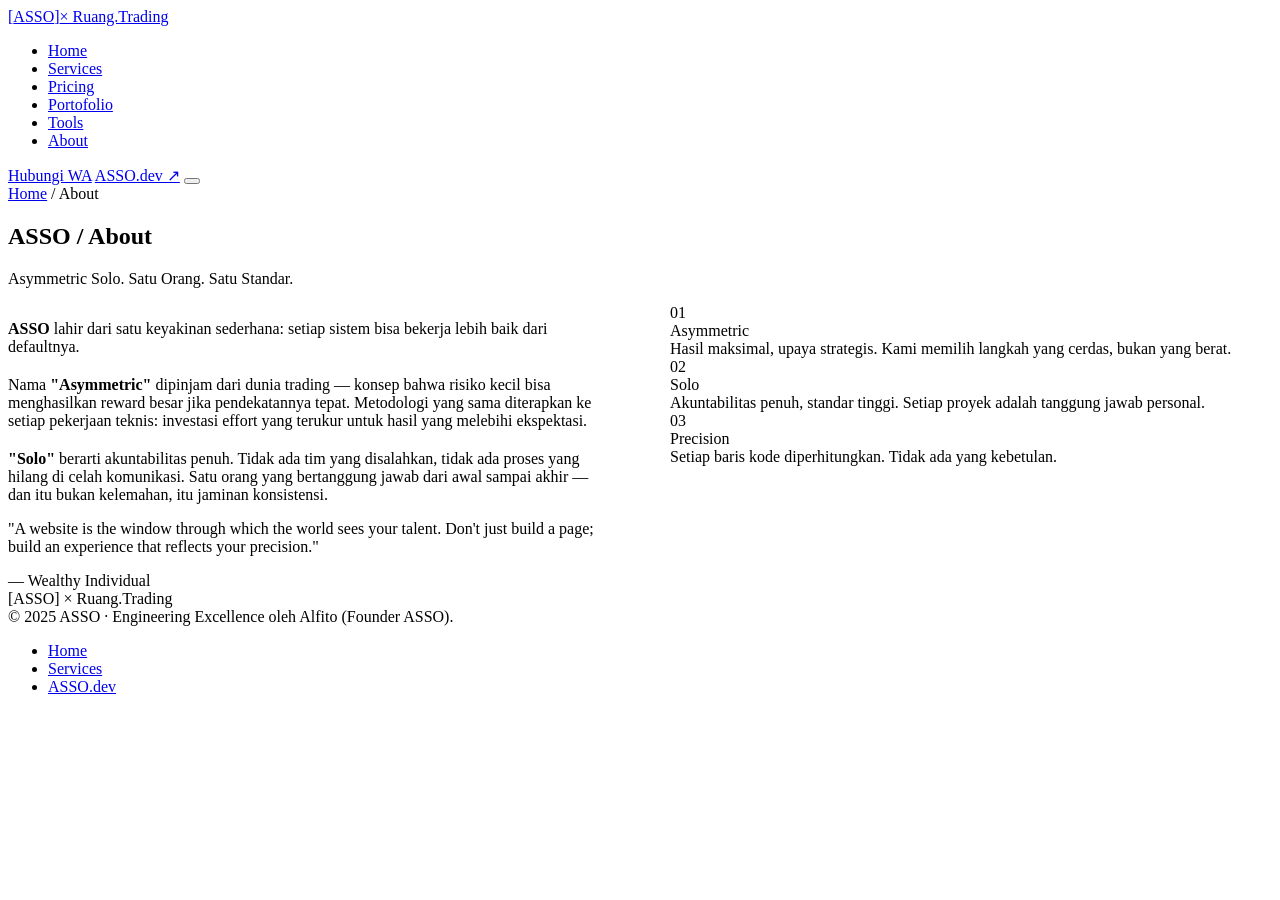
==== about.html @ 6ab1bf4a "Initial commit" ====
<!DOCTYPE html>
<html lang="id">
<head>
    <meta charset="UTF-8">
    <meta name="viewport" content="width=device-width, initial-scale=1.0">
    <title>About | ASSO × Ruang.Trading</title>
    <link rel="preconnect" href="https://fonts.googleapis.com">
    <link href="https://fonts.googleapis.com/css2?family=JetBrains+Mono:wght@300;400;500;600;700&family=DM+Sans:ital,wght@0,300;0,400;0,500;1,300&display=swap" rel="stylesheet">
    <link rel="stylesheet" href="css/style.css">
</head>
<body>
<div class="cursor-dot"></div>
<div class="cursor-ring"></div>
<div class="scroll-bar"></div>
<div class="toast-wrap"></div>

<nav class="nav">
    <a href="index.html" class="nav-logo">
        <span class="logo-bracket">[</span><span class="logo-name">ASSO</span><span class="logo-bracket">]</span><span class="logo-tag">× Ruang.Trading</span>
    </a>
    <ul class="nav-links">
        <li><a href="index.html">Home</a></li>
        <li><a href="services.html">Services</a></li>
        <li><a href="pricing.html">Pricing</a></li>
        <li><a href="portfolio.html">Portofolio</a></li>
        <li><a href="tools.html">Tools</a></li>
        <li><a href="about.html">About</a></li>
    </ul>
    <a href="https://wa.me/62895327188128" class="nav-cta">Hubungi WA</a>
    <a href="https://asso-tech.great-site.net" target="_blank" rel="noopener" class="nav-link-external">ASSO.dev ↗</a>
    <button class="nav-hamburger" aria-label="Menu"><span></span><span></span><span></span></button>
</nav>

<div class="page-wrap">
    <section class="page-hero">
        <div class="page-hero-breadcrumb"><a href="index.html">Home</a> / <span>About</span></div>
        <h1 class="page-hero-title">ASSO / <span style="color:var(--green);">About</span></h1>
        <p class="page-hero-sub">Asymmetric Solo. Satu Orang. Satu Standar.</p>
    </section>

    <section class="section">
        <div class="about-grid" style="display:grid; grid-template-columns:1fr 1fr; gap:60px;">
            <div class="about-manifesto reveal">
                <p><strong>ASSO</strong> lahir dari satu keyakinan sederhana: <span class="highlight">setiap sistem bisa bekerja lebih baik dari defaultnya.</span></p>
                <p style="margin-top:20px;">Nama <strong>"Asymmetric"</strong> dipinjam dari dunia trading — konsep bahwa <span class="highlight">risiko kecil bisa menghasilkan reward besar</span> jika pendekatannya tepat. Metodologi yang sama diterapkan ke setiap pekerjaan teknis: investasi effort yang terukur untuk hasil yang melebihi ekspektasi.</p>
                <p style="margin-top:20px;"><strong>"Solo"</strong> berarti akuntabilitas penuh. Tidak ada tim yang disalahkan, tidak ada proses yang hilang di celah komunikasi. Satu orang yang bertanggung jawab dari awal sampai akhir — dan itu bukan kelemahan, itu <span class="highlight">jaminan konsistensi.</span></p>
                <div class="about-quote-block reveal">
                    <p class="about-quote-text">"A website is the window through which the world sees your talent. Don't just build a page; build an experience that reflects your precision."</p>
                    <span class="about-quote-cite">— Wealthy Individual</span>
                </div>
            </div>
            <div class="principle-list reveal">
                <div class="principle-item"><div class="principle-num">01</div><div class="principle-body"><div class="principle-title">Asymmetric</div><div class="principle-desc">Hasil maksimal, upaya strategis. Kami memilih langkah yang cerdas, bukan yang berat.</div></div></div>
                <div class="principle-item"><div class="principle-num">02</div><div class="principle-body"><div class="principle-title">Solo</div><div class="principle-desc">Akuntabilitas penuh, standar tinggi. Setiap proyek adalah tanggung jawab personal.</div></div></div>
                <div class="principle-item"><div class="principle-num">03</div><div class="principle-body"><div class="principle-title">Precision</div><div class="principle-desc">Setiap baris kode diperhitungkan. Tidak ada yang kebetulan.</div></div></div>
            </div>
        </div>
    </section>

    <footer class="footer">
        <div class="footer-divider"></div>
        <div class="footer-inner">
            <div class="footer-logo"><span class="fl-bracket">[</span>ASSO<span class="fl-bracket">]</span> × Ruang.Trading</div>
            <div class="footer-copy">© 2025 ASSO · Engineering Excellence oleh Alfito (Founder ASSO).</div>
            <ul class="footer-links">
                <li><a href="index.html">Home</a></li>
                <li><a href="services.html">Services</a></li>
                <li><a href="https://asso-tech.great-site.net" target="_blank" rel="noopener">ASSO.dev</a></li>
            </ul>
        </div>
    </footer>
</div>
<script src="js/script.js"></script>
</body>
</html>
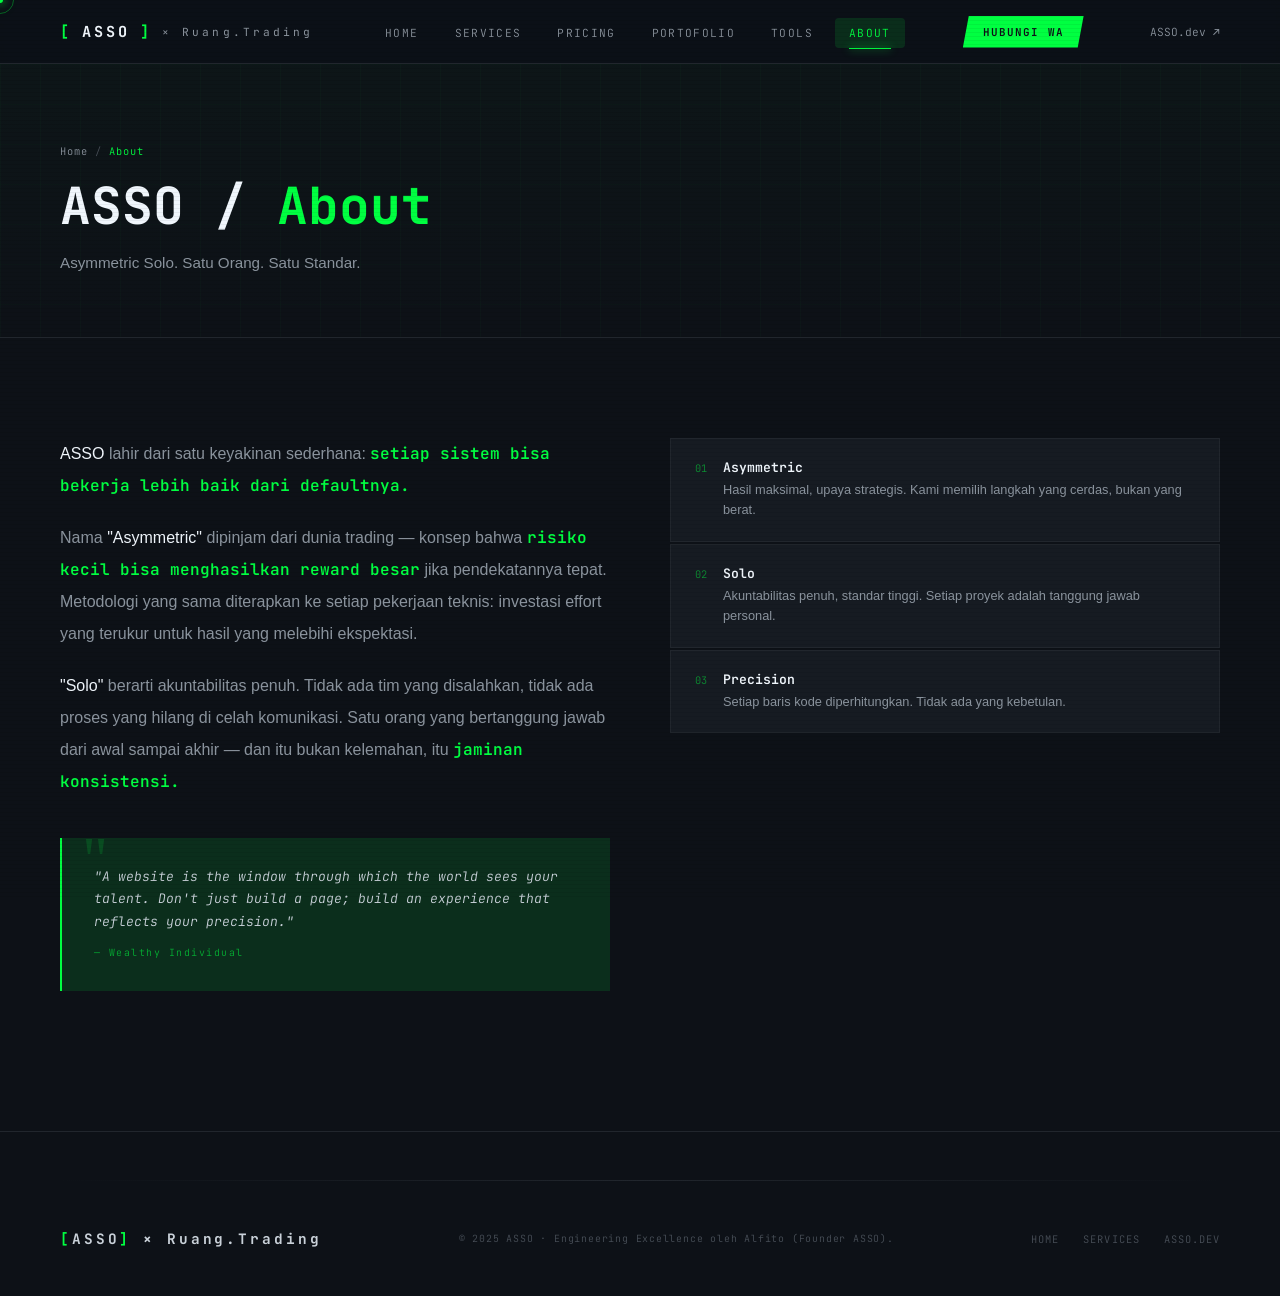
==== commit 042aa5e3: "Fix typo in portfolio link in about.html" ====
--- a/about.html
+++ b/about.html
@@ -22,7 +22,7 @@
         <li><a href="index.html">Home</a></li>
         <li><a href="services.html">Services</a></li>
         <li><a href="pricing.html">Pricing</a></li>
-        <li><a href="portfolio.html">Portofolio</a></li>
+        <li><a href="portofolio.html">Portofolio</a></li>
         <li><a href="tools.html">Tools</a></li>
         <li><a href="about.html">About</a></li>
     </ul>
@@ -72,4 +72,4 @@
 </div>
 <script src="js/script.js"></script>
 </body>
-</html>+</html>
--- a/css/style.css
+++ b/css/style.css
@@ -0,0 +1,262 @@
+/* ============================================================
+   ASSO × Ruang.Trading — ASYMMETRIC SOLO SYSTEM
+   Color Palette: Matrix Dark × Trading Blue
+   ============================================================ */
+:root {
+  --bg:        #0D1117;
+  --surface:   #161B22;
+  --surface2:  #1C2128;
+  --border:    #21262D;
+  --border2:   #30363D;
+  --green:     #00FF41;
+  --green-dim: #00CC33;
+  --green-glow: rgba(0, 255, 65, 0.12);
+  --green-glow-strong: rgba(0, 255, 65, 0.3);
+  --blue:      #58A6FF;
+  --blue-dim:  #388BFD;
+  --blue-glow: rgba(88, 166, 255, 0.12);
+  --text:      #C9D1D9;
+  --text-dim:  #8B949E;
+  --text-faint:#484F58;
+  --white:     #F0F6FC;
+  --red:       #FF4444;
+  --yellow:    #F0B429;
+  --mono: 'JetBrains Mono', monospace;
+  --sans: 'DM Sans', sans-serif;
+  --radius: 4px;
+  --transition: 0.25s cubic-bezier(0.4, 0, 0.2, 1);
+}
+
+*, *::before, *::after { box-sizing: border-box; margin: 0; padding: 0; }
+html { scroll-behavior: smooth; font-size: 16px; }
+body {
+  background: var(--bg);
+  color: var(--text);
+  font-family: var(--sans);
+  font-weight: 300;
+  overflow-x: hidden;
+  cursor: none;
+  min-height: 100vh;
+}
+
+/* ── CURSOR ── */
+.cursor-dot { width:6px; height:6px; background:var(--green); border-radius:50%; position:fixed; pointer-events:none; z-index:9999; transform:translate(-50%,-50%); box-shadow:0 0 10px var(--green),0 0 20px var(--green-glow-strong); transition:width .15s,height .15s,background .15s; }
+.cursor-ring { width:28px; height:28px; border:1px solid rgba(0,255,65,.35); border-radius:50%; position:fixed; pointer-events:none; z-index:9998; transform:translate(-50%,-50%); transition:width .2s ease,height .2s ease,border-color .2s; }
+body.cursor-link .cursor-dot { width:12px; height:12px; background:var(--blue); box-shadow:0 0 14px var(--blue); }
+body.cursor-link .cursor-ring { width:44px; height:44px; border-color:var(--blue); }
+
+/* ── SCANLINES ── */
+body::before { content:''; position:fixed; inset:0; pointer-events:none; z-index:9000; background: repeating-linear-gradient(0deg,transparent,transparent 3px,rgba(0,0,0,.05) 3px,rgba(0,0,0,.05) 4px); }
+
+/* ── SCROLL PROGRESS ── */
+.scroll-bar { position:fixed; top:0; left:0; height:2px; z-index:9999; background:linear-gradient(to right,var(--green),var(--blue)); box-shadow:0 0 8px var(--green); transform-origin:left; transform:scaleX(0); transition:transform .1s linear; }
+
+/* ── NAV ── */
+.nav { position:fixed; top:0; left:0; right:0; z-index:800; display:flex; align-items:center; justify-content:space-between; padding:0 60px; height:64px; background:rgba(13,17,23,.92); backdrop-filter:blur(16px) saturate(180%); border-bottom:1px solid var(--border); }
+.nav-logo { font-family:var(--mono); font-weight:700; font-size:.95rem; letter-spacing:.2em; text-decoration:none; display:flex; align-items:center; gap:10px; color:inherit; }
+.nav-logo .logo-bracket { color:var(--green); }
+.nav-logo .logo-name { color:var(--white); }
+.nav-logo .logo-tag { color:var(--text-dim); font-weight:400; font-size:.7rem; }
+
+.nav-links { display:flex; gap:8px; list-style:none; }
+.nav-links a { font-family:var(--mono); font-size:.7rem; letter-spacing:.12em; text-transform:uppercase; color:var(--text-dim); text-decoration:none; padding:8px 14px; border-radius:var(--radius); transition:color var(--transition),background var(--transition); position:relative; cursor:none; }
+.nav-links a:hover, .nav-links a.active { color:var(--green); background:var(--green-glow); }
+.nav-links a.active::after { content:''; position:absolute; bottom:-1px; left:14px; right:14px; height:1px; background:var(--green); box-shadow:0 0 8px var(--green); }
+
+.nav-cta { font-family:var(--mono); font-size:.68rem; letter-spacing:.1em; text-transform:uppercase; color:var(--bg); background:var(--green); border:none; padding:9px 20px; cursor:none; text-decoration:none; clip-path:polygon(6px 0,100% 0,calc(100% - 6px) 100%,0 100%); transition:all var(--transition); font-weight:600; }
+.nav-cta:hover { background:#44ff6e; box-shadow:0 0 24px var(--green-glow-strong); }
+.nav-link-external { font-family:var(--mono); font-size:.7rem; color:var(--text-dim); text-decoration:none; margin-left:8px; transition:color var(--transition); }
+.nav-link-external:hover { color:var(--green); }
+.nav-hamburger { display:none; flex-direction:column; gap:5px; cursor:none; background:none; border:none; padding:4px; }
+.nav-hamburger span { display:block; width:22px; height:1.5px; background:var(--text-dim); transition:all .3s; }
+
+/* ── PAGE WRAPPER ── */
+.page-wrap { padding-top:64px; }
+
+/* ── HERO ── */
+.hero { min-height:100vh; display:flex; flex-direction:column; justify-content:center; padding:80px 60px; position:relative; overflow:hidden; }
+.hero-bg-grid { position:absolute; inset:0; background-image:linear-gradient(rgba(0,255,65,.03) 1px,transparent 1px),linear-gradient(90deg,rgba(0,255,65,.03) 1px,transparent 1px); background-size:40px 40px; animation:grid-breathe 8s ease-in-out infinite; }
+@keyframes grid-breathe { 0%,100%{opacity:.5} 50%{opacity:1} }
+.hero-bg-glow { position:absolute; top:-20%; right:-10%; width:600px; height:600px; background:radial-gradient(circle,rgba(0,255,65,.06) 0%,transparent 65%); pointer-events:none; }
+.hero-bg-glow-2 { position:absolute; bottom:-10%; left:20%; width:400px; height:400px; background:radial-gradient(circle,rgba(88,166,255,.05) 0%,transparent 65%); pointer-events:none; }
+
+.hero-layout { display:grid; grid-template-columns:1fr 380px; gap:60px; align-items:center; position:relative; z-index:1; }
+
+.hero-name-badge { display:inline-flex; align-items:center; gap:8px; font-family:var(--mono); font-size:.62rem; letter-spacing:.2em; text-transform:uppercase; color:var(--text-dim); border:1px solid var(--border); padding:6px 14px; margin-bottom:32px; background:rgba(255,255,255,.02); }
+.hero-name-badge .badge-dot { width:6px; height:6px; border-radius:50%; background:var(--green); box-shadow:0 0 6px var(--green); animation:pulse-dot 2s ease-in-out infinite; }
+@keyframes pulse-dot { 0%,100%{transform:scale(1);opacity:1} 50%{transform:scale(1.4);opacity:.6} }
+
+.hero-headline { font-family:var(--mono); font-weight:700; font-size:clamp(2.2rem,5vw,4rem); line-height:1.1; color:var(--white); max-width:800px; }
+.hero-headline .fixed { display:block; }
+.hero-headline .rotating-wrap { display:inline-flex; align-items:center; gap:12px; color:var(--green); overflow:hidden; height:1.2em; }
+.rotating-text { display:block; }
+
+.hero-sub { color:var(--text-dim); font-size:.95rem; line-height:1.8; max-width:520px; margin-top:24px; font-weight:300; }
+.hero-sub strong { color:var(--text); font-weight:500; }
+
+.hero-cta-group { display:flex; gap:14px; margin-top:44px; flex-wrap:wrap; }
+.btn { font-family:var(--mono); font-size:.7rem; letter-spacing:.1em; text-transform:uppercase; font-weight:600; text-decoration:none; padding:13px 28px; cursor:none; transition:all var(--transition); display:inline-flex; align-items:center; gap:8px; }
+.btn-green { color:var(--bg); background:var(--green); clip-path:polygon(8px 0,100% 0,calc(100% - 8px) 100%,0 100%); box-shadow:0 0 0 rgba(0,255,65,0); }
+.btn-green:hover { background:#44ff6e; box-shadow:0 0 32px var(--green-glow-strong); transform:translateY(-2px); }
+.btn-outline { color:var(--green); border:1px solid rgba(0,255,65,.3); background:transparent; clip-path:polygon(8px 0,100% 0,calc(100% - 8px) 100%,0 100%); }
+.btn-outline:hover { border-color:var(--green); background:var(--green-glow); box-shadow:0 0 20px var(--green-glow); transform:translateY(-2px); }
+
+.hero-stats { display:flex; gap:48px; margin-top:64px; padding-top:40px; border-top:1px solid var(--border); }
+.hero-stat-val { font-family:var(--mono); font-size:1.6rem; font-weight:700; color:var(--green); display:block; }
+.hero-stat-label { font-size:.78rem; color:var(--text-dim); margin-top:4px; display:block; }
+
+/* ── TERMINAL WIDGET ── */
+.terminal-widget-hero {}
+.terminal { background:var(--surface); border:1px solid var(--border); border-top:2px solid var(--green); font-family:var(--mono); font-size:.72rem; overflow:hidden; }
+.terminal-titlebar { display:flex; align-items:center; gap:8px; padding:10px 16px; background:var(--surface2); border-bottom:1px solid var(--border); }
+.t-dot { width:10px; height:10px; border-radius:50%; }
+.t-red { background:#FF5F56; } .t-yellow { background:#FFBD2E; } .t-green-dot { background:#27C93F; }
+.terminal-title-text { color:var(--text-dim); font-size:.65rem; margin-left:auto; letter-spacing:.1em; }
+.terminal-body { padding:16px 20px; }
+.t-line { display:flex; gap:8px; margin-bottom:6px; line-height:1.6; }
+.t-prompt { color:var(--green); flex-shrink:0; }
+.t-cmd { color:var(--text); }
+.t-output { color:var(--text-dim); margin-left:16px; }
+.t-val-green { color:var(--green); }
+.t-val-blue { color:var(--blue); }
+.t-val-yellow { color:var(--yellow); }
+.t-cursor { display:inline-block; width:7px; height:13px; background:var(--green); animation:blink-cursor 1s steps(1) infinite; vertical-align:middle; }
+@keyframes blink-cursor { 0%,49%{opacity:1} 50%,100%{opacity:0} }
+
+/* ── WHY STRIP ── */
+.why-strip { background:var(--surface2); border-top:1px solid var(--border); border-bottom:1px solid var(--border); padding:60px; display:flex; gap:60px; align-items:center; flex-wrap:wrap; }
+.why-stat { text-align:center; flex:1; min-width:140px; }
+.why-stat-val { font-family:var(--mono); font-size:2rem; font-weight:700; color:var(--green); display:block; }
+.why-stat-label { font-size:.8rem; color:var(--text-dim); margin-top:6px; display:block; line-height:1.4; }
+.why-divider { width:1px; background:var(--border); align-self:stretch; }
+
+/* ── SECTIONS ── */
+.section { padding:100px 60px; position:relative; }
+.usp-section { background:var(--surface); }
+.featured-section { background:var(--bg); }
+.usp-header { display:grid; grid-template-columns:1fr 1fr; gap:60px; align-items:end; margin-bottom:60px; }
+.featured-header { display:flex; align-items:flex-end; justify-content:space-between; margin-bottom:56px; }
+.section-eyebrow { font-family:var(--mono); font-size:.62rem; letter-spacing:.25em; text-transform:uppercase; color:var(--green); margin-bottom:16px; display:flex; align-items:center; gap:10px; }
+.section-eyebrow::before { content:'//'; opacity:.6; }
+.section-eyebrow::after { content:''; flex:1; max-width:60px; height:1px; background:linear-gradient(to right,var(--green),transparent); }
+.section-title { font-family:var(--mono); font-size:clamp(1.6rem,3vw,2.4rem); font-weight:700; color:var(--white); line-height:1.15; margin-bottom:12px; }
+.section-sub { color:var(--text-dim); font-size:.95rem; line-height:1.75; max-width:480px; font-weight:300; }
+
+/* ── USP CARDS ── */
+.usp-grid { display:grid; grid-template-columns:repeat(3,1fr); gap:2px; margin-top:60px; }
+.usp-card { background:var(--surface); padding:40px 32px; border:1px solid transparent; position:relative; overflow:hidden; transition:transform var(--transition),box-shadow var(--transition); }
+.usp-card::before { content:''; position:absolute; top:0; left:0; right:0; height:2px; background:linear-gradient(to right,var(--green),var(--blue)); transform:scaleX(0); transform-origin:left; transition:transform .4s ease; }
+.usp-card:hover { transform:translateY(-4px); box-shadow:0 20px 60px rgba(0,0,0,.4); border-color:rgba(0,255,65,.15); }
+.usp-card:hover::before { transform:scaleX(1); }
+.usp-icon { font-size:1.8rem; margin-bottom:20px; }
+.usp-title { font-family:var(--mono); font-size:.9rem; font-weight:600; color:var(--white); margin-bottom:10px; }
+.usp-desc { font-size:.85rem; color:var(--text-dim); line-height:1.7; }
+
+/* ── SERVICE CARDS ── */
+.services-grid { display:grid; grid-template-columns:repeat(3,1fr); gap:20px; margin-top:60px; }
+.service-card { background:var(--surface); border:1px solid var(--border); padding:36px 28px; position:relative; overflow:hidden; transition:all var(--transition); }
+.service-card::after { content:''; position:absolute; inset:0; border:1px solid var(--green); opacity:0; transition:opacity var(--transition); pointer-events:none; }
+.service-card:hover { transform:translateY(-4px); box-shadow:0 24px 60px rgba(0,0,0,.5),0 0 40px var(--green-glow); }
+.service-card:hover::after { opacity:1; }
+.service-num { font-family:var(--mono); font-size:.6rem; letter-spacing:.2em; color:var(--text-faint); margin-bottom:32px; }
+.service-icon-wrap { font-size:2.2rem; margin-bottom:24px; }
+.service-name { font-family:var(--mono); font-size:1rem; font-weight:600; color:var(--white); margin-bottom:8px; line-height:1.3; }
+.service-tagline { font-size:.8rem; color:var(--green); margin-bottom:16px; font-style:italic; opacity:.8; }
+.service-desc { font-size:.84rem; color:var(--text-dim); line-height:1.75; margin-bottom:24px; }
+.service-price { font-family:var(--mono); font-size:.7rem; color:var(--text-faint); border-top:1px solid var(--border); padding-top:16px; display:flex; align-items:center; justify-content:space-between; }
+.service-price .price-val { color:var(--green); font-size:.85rem; font-weight:600; }
+.service-features { list-style:none; display:flex; flex-direction:column; gap:8px; text-align:left; }
+.service-features li { font-size:.82rem; color:var(--text-dim); display:flex; align-items:flex-start; gap:10px; }
+.service-features li::before { content:'→'; color:var(--green); flex-shrink:0; font-family:var(--mono); }
+
+/* ── TAGS ── */
+.tags { display:flex; flex-wrap:wrap; gap:6px; margin-top:16px; }
+.tag { font-family:var(--mono); font-size:.6rem; letter-spacing:.06em; color:var(--text-dim); background:rgba(255,255,255,.03); border:1px solid var(--border); padding:4px 9px; transition:all var(--transition); }
+.tag:hover { border-color:rgba(0,255,65,.25); color:var(--text); }
+.tag-green { border-color:rgba(0,255,65,.2); color:var(--green); background:var(--green-glow); }
+
+/* ── PROJECT CARDS (Portfolio) ── */
+.projects-grid { display:grid; grid-template-columns:repeat(2,1fr); gap:24px; }
+.project-card { background:var(--surface); border:1px solid var(--border); overflow:hidden; transition:all var(--transition); }
+.project-card:hover { border-color:rgba(0,255,65,.25); box-shadow:0 16px 48px rgba(0,0,0,.4),0 0 24px var(--green-glow); transform:translateY(-3px); }
+.project-content { padding:24px 28px; }
+.project-category { font-family:var(--mono); font-size:.6rem; letter-spacing:.15em; text-transform:uppercase; color:var(--green); margin-bottom:10px; opacity:.8; }
+.project-title { font-family:var(--mono); font-size:.95rem; font-weight:600; color:var(--white); margin-bottom:8px; line-height:1.35; }
+.project-desc { font-size:.82rem; color:var(--text-dim); line-height:1.7; margin-bottom:16px; }
+
+/* ── ABOUT ── */
+.about-grid { display:grid; grid-template-columns:1.2fr 1fr; gap:60px; align-items:start; }
+.about-manifesto { font-size:1rem; line-height:2; color:var(--text-dim); }
+.about-manifesto strong { color:var(--white); font-weight:500; }
+.about-manifesto .highlight { color:var(--green); font-family:var(--mono); font-weight:600; }
+.about-quote-block { margin:40px 0; padding:28px 32px; border-left:2px solid var(--green); background:var(--green-glow); position:relative; }
+.about-quote-block::before { content:'"'; position:absolute; top:-10px; left:20px; font-size:4rem; color:var(--green); opacity:.15; font-family:serif; line-height:1; }
+.about-quote-text { font-family:var(--mono); font-size:.82rem; color:var(--text); line-height:1.7; font-style:italic; }
+.about-quote-cite { display:block; margin-top:10px; font-family:var(--mono); font-size:.62rem; letter-spacing:.15em; color:var(--green); opacity:.6; font-style:normal; }
+
+.principle-list { display:flex; flex-direction:column; gap:2px; }
+.principle-item { display:flex; gap:16px; padding:20px 24px; background:var(--surface); border:1px solid var(--border); transition:all var(--transition); }
+.principle-item:hover { border-color:rgba(0,255,65,.2); background:rgba(0,255,65,.02); }
+.principle-num { font-family:var(--mono); font-size:.65rem; color:var(--green); flex-shrink:0; opacity:.5; padding-top:2px; }
+.principle-title { font-family:var(--mono); font-size:.82rem; font-weight:600; color:var(--white); margin-bottom:4px; }
+.principle-desc { font-size:.8rem; color:var(--text-dim); line-height:1.6; }
+
+/* ── QUOTE BANNER ── */
+.quote-banner { background:var(--bg); padding:80px 60px; text-align:center; border-bottom:1px solid var(--border); }
+.quote-text { font-family:var(--mono); font-size:clamp(1rem,2.5vw,1.4rem); color:var(--text); line-height:1.6; max-width:700px; margin:0 auto; }
+.quote-text em { color:var(--green); font-style:normal; }
+.quote-author { font-family:var(--mono); font-size:.65rem; color:var(--text-faint); letter-spacing:.2em; text-transform:uppercase; margin-top:20px; display:block; }
+
+/* ── FOOTER ── */
+.footer { background:var(--bg); border-top:1px solid var(--border); padding:48px 60px; }
+.footer-divider { height:1px; background:linear-gradient(to right,transparent,var(--border),transparent); margin-bottom:48px; }
+.footer-inner { display:flex; align-items:center; justify-content:space-between; flex-wrap:wrap; gap:24px; }
+.footer-logo { font-family:var(--mono); font-size:.9rem; font-weight:700; letter-spacing:.2em; color:var(--text); }
+.footer-logo .fl-bracket { color:var(--green); }
+.footer-copy { font-family:var(--mono); font-size:.62rem; color:var(--text-faint); letter-spacing:.08em; }
+.footer-links { display:flex; gap:24px; list-style:none; }
+.footer-links a { font-family:var(--mono); font-size:.65rem; letter-spacing:.1em; text-transform:uppercase; color:var(--text-faint); text-decoration:none; transition:color var(--transition); }
+.footer-links a:hover { color:var(--green); }
+
+/* ── PAGE HERO (inner pages) ── */
+.page-hero { padding:80px 60px 60px; border-bottom:1px solid var(--border); background:linear-gradient(180deg,rgba(0,255,65,.02) 0%,transparent 100%); position:relative; overflow:hidden; }
+.page-hero::before { content:''; position:absolute; inset:0; background-image:linear-gradient(rgba(0,255,65,.02) 1px,transparent 1px),linear-gradient(90deg,rgba(0,255,65,.02) 1px,transparent 1px); background-size:40px 40px; }
+.page-hero-breadcrumb { font-family:var(--mono); font-size:.65rem; color:var(--text-faint); margin-bottom:20px; letter-spacing:.1em; position:relative; z-index:1; }
+.page-hero-breadcrumb a { color:var(--text-dim); text-decoration:none; }
+.page-hero-breadcrumb span { color:var(--green); }
+.page-hero-title { font-family:var(--mono); font-size:clamp(2rem,4vw,3.2rem); font-weight:700; color:var(--white); line-height:1.1; position:relative; z-index:1; }
+.page-hero-sub { font-size:.95rem; color:var(--text-dim); line-height:1.75; max-width:500px; margin-top:16px; font-weight:300; position:relative; z-index:1; }
+
+/* ── REVEAL ANIMATIONS ── */
+.reveal { opacity:0; transform:translateY(24px); transition:opacity .65s ease,transform .65s ease; }
+.reveal.visible { opacity:1; transform:translateY(0); }
+.reveal-d1 { transition-delay:.1s; } .reveal-d2 { transition-delay:.2s; }
+.reveal-d3 { transition-delay:.3s; } .reveal-d4 { transition-delay:.4s; }
+
+/* ── TOAST ── */
+.toast-wrap { position:fixed; bottom:28px; right:28px; z-index:9999; display:flex; flex-direction:column; gap:10px; pointer-events:none; }
+.toast { font-family:var(--mono); font-size:.72rem; background:var(--surface2); border:1px solid var(--border); border-left:3px solid var(--green); padding:14px 20px; min-width:260px; max-width:320px; display:flex; align-items:flex-start; gap:12px; pointer-events:all; transform:translateX(120%); transition:transform .4s cubic-bezier(.16,1,.3,1); box-shadow:0 8px 32px rgba(0,0,0,.5); }
+.toast.show { transform:translateX(0); }
+.toast-icon { font-size:.9rem; flex-shrink:0; margin-top:1px; color:var(--green); }
+.toast-title { color:var(--white); font-weight:600; margin-bottom:3px; letter-spacing:.05em; }
+.toast-msg { color:var(--text-dim); font-size:.65rem; line-height:1.5; }
+
+/* ── RESPONSIVE ── */
+@media(max-width:900px){
+  .nav { padding:0 24px; }
+  .nav-links { display:none; }
+  .nav-cta, .nav-link-external { display:none; }
+  .nav-hamburger { display:flex; }
+  .hero, .section, .page-hero { padding:80px 24px 60px; }
+  .hero { padding-top:100px; }
+  .hero-layout { grid-template-columns:1fr; }
+  .usp-grid, .services-grid, .projects-grid { grid-template-columns:1fr; }
+  .usp-header, .featured-header { grid-template-columns:1fr; flex-direction:column; gap:20px; }
+  .about-grid { grid-template-columns:1fr; gap:40px; }
+  .hero-stats { gap:28px; flex-wrap:wrap; }
+  .why-strip { padding:40px 24px; gap:32px; }
+  .quote-banner { padding:60px 24px; }
+  .footer { padding:48px 24px; }
+  .footer-inner { flex-direction:column; align-items:flex-start; gap:20px; }
+  .terminal-widget-hero { display:none; }
+}
